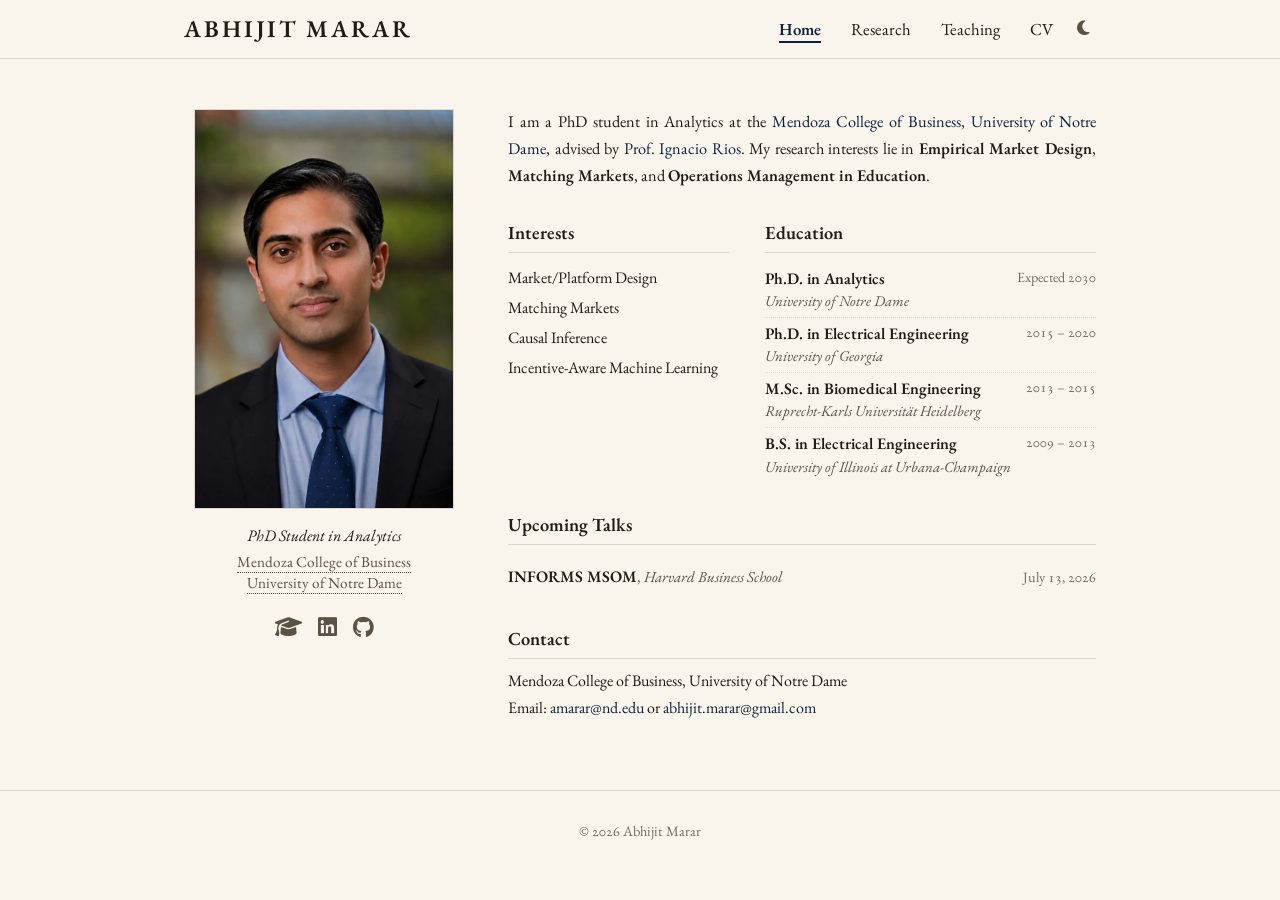
==== index.html @ 9867b5e6 "Teaching: render course role label upright (drop italic) Remove font-style: italic from .teaching-ro" ====
<!DOCTYPE html>
<html lang="en">
<head>
    <meta charset="UTF-8">
    <meta name="viewport" content="width=device-width, initial-scale=1.0">
    <title>Abhijit Marar</title>
    <meta name="description" content="Abhijit Marar — PhD Student in Analytics at the Mendoza College of Business, University of Notre Dame. Research in Empirical Market Design, Matching Markets, and Operations Management in Education.">
    <meta name="author" content="Abhijit Marar">
    <meta name="keywords" content="Abhijit Marar, PhD Analytics, Mendoza College of Business, University of Notre Dame, Empirical Market Design, Matching Markets, Operations Management">
    <link rel="canonical" href="https://abhijitmarar.github.io/">

    <!-- Theme init (runs before body renders to prevent flash) -->
    <script>
    (function() {
        try {
            var stored = localStorage.getItem('theme');
            var prefersDark = window.matchMedia && window.matchMedia('(prefers-color-scheme: dark)').matches;
            document.documentElement.setAttribute('data-theme', stored || (prefersDark ? 'dark' : 'light'));
        } catch (e) {}
    })();
    </script>

    <!-- Open Graph -->
    <meta property="og:type" content="profile">
    <meta property="og:url" content="https://abhijitmarar.github.io/">
    <meta property="og:title" content="Abhijit Marar — PhD Student in Analytics, University of Notre Dame">
    <meta property="og:description" content="PhD Student in Analytics at the Mendoza College of Business, University of Notre Dame. Research in Empirical Market Design, Matching Markets, and Operations Management in Education.">
    <meta property="og:image" content="https://abhijitmarar.github.io/final_website_405x720_dropin.jpg">
    <meta property="profile:first_name" content="Abhijit">
    <meta property="profile:last_name" content="Marar">

    <!-- Twitter Card -->
    <meta name="twitter:card" content="summary">
    <meta name="twitter:url" content="https://abhijitmarar.github.io/">
    <meta name="twitter:title" content="Abhijit Marar — PhD Student in Analytics, University of Notre Dame">
    <meta name="twitter:description" content="PhD Student in Analytics at the Mendoza College of Business, University of Notre Dame.">
    <meta name="twitter:image" content="https://abhijitmarar.github.io/final_website_405x720_dropin.jpg">

    <link rel="stylesheet" href="style.css?v=6">
    <link rel="stylesheet" href="https://cdnjs.cloudflare.com/ajax/libs/font-awesome/6.5.1/css/all.min.css">
    <link rel="preconnect" href="https://fonts.googleapis.com">
    <link rel="preconnect" href="https://fonts.gstatic.com" crossorigin>
    <link href="https://fonts.googleapis.com/css2?family=EB+Garamond:ital,wght@0,400;0,500;0,600;0,700;1,400;1,500&display=swap" rel="stylesheet">

    <!-- Schema.org Person -->
    <script type="application/ld+json">
    {
      "@context": "https://schema.org",
      "@type": "Person",
      "name": "Abhijit Marar",
      "givenName": "Abhijit",
      "familyName": "Marar",
      "url": "https://abhijitmarar.github.io/",
      "image": "https://abhijitmarar.github.io/final_website_405x720_dropin.jpg",
      "jobTitle": "PhD Student in Analytics",
      "description": "PhD Student in Analytics at the Mendoza College of Business, University of Notre Dame. Research in Empirical Market Design, Matching Markets, and Operations Management in Education.",
      "affiliation": {
        "@type": "CollegeOrUniversity",
        "name": "Mendoza College of Business, University of Notre Dame",
        "url": "https://mendoza.nd.edu/"
      },
      "email": "mailto:amarar@nd.edu",
      "knowsAbout": [
        "Empirical Market Design",
        "Matching Markets",
        "Operations Management in Education"
      ],
      "sameAs": [
        "https://scholar.google.com/citations?user=hpE_6rUAAAAJ&hl=en",
        "https://www.linkedin.com/in/abhijitmarar",
        "https://github.com/abhijitmarar"
      ],
      "alumniOf": [
        {
          "@type": "CollegeOrUniversity",
          "name": "University of Georgia",
          "url": "https://www.uga.edu/"
        },
        {
          "@type": "CollegeOrUniversity",
          "name": "Ruprecht-Karls Universität Heidelberg",
          "url": "https://www.uni-heidelberg.de/"
        },
        {
          "@type": "CollegeOrUniversity",
          "name": "University of Illinois at Urbana-Champaign",
          "url": "https://illinois.edu/"
        }
      ]
    }
    </script>
</head>
<body>

<!-- Navigation -->
<header class="site-header">
    <nav class="nav-container">
        <h1 class="nav-logo-wrap"><a href="/" class="nav-logo">Abhijit Marar</a></h1>
        <div class="nav-right">
            <ul class="nav-links">
                <li><a href="/" class="is-active">Home</a></li>
                <li><a href="research.html">Research</a></li>
                <li><a href="teaching.html">Teaching</a></li>
                <li><a href="Abhijit_Marar_CV_2026.pdf" target="_blank">CV</a></li>
            </ul>
            <button class="theme-toggle" id="theme-toggle" aria-label="Toggle dark mode" title="Toggle dark mode">
                <i class="fas fa-moon"></i>
            </button>
            <button class="nav-toggle" aria-label="Toggle navigation">
                <i class="fas fa-bars"></i>
            </button>
        </div>
    </nav>
</header>

<main class="container">

<!-- Hero -->
<section id="about" class="hero">
    <div class="hero-grid">

        <!-- Left column: portrait + identity + social -->
        <aside class="hero-side">
            <div class="photo-wrapper">
                <picture>
                    <source type="image/webp"
                            srcset="final_website_600w.webp 600w, final_website_1200w_retina.webp 1200w"
                            sizes="(max-width: 768px) 220px, 260px">
                    <img src="final_website_405x720_dropin.jpg" alt="Abhijit Marar"
                         width="405" height="720"
                         onerror="this.style.display='none'; document.getElementById('photo-fallback').style.display='flex';">
                </picture>
                <div class="photo-fallback" id="photo-fallback">AM</div>
            </div>
            <div class="hero-identity">
                <p class="role">PhD Student in Analytics</p>
                <p class="affiliation">
                    <a href="https://mendoza.nd.edu/" target="_blank">Mendoza College of Business</a><br>
                    <a href="https://www.nd.edu/" target="_blank">University of Notre Dame</a>
                </p>
            </div>
            <ul class="hero-social" aria-label="Profiles">
                <li><a href="https://scholar.google.com/citations?user=hpE_6rUAAAAJ&amp;hl=en" target="_blank" title="Google Scholar"><i class="fas fa-graduation-cap"></i></a></li>
                <li><a href="https://www.linkedin.com/in/abhijitmarar" target="_blank" title="LinkedIn"><i class="fab fa-linkedin"></i></a></li>
                <li><a href="https://github.com/abhijitmarar" target="_blank" title="GitHub"><i class="fab fa-github"></i></a></li>
            </ul>
        </aside>

        <!-- Right column: about + interests + education + contact -->
        <div class="hero-main">
            <div class="bio-section">
                <p>
                    I am a PhD student in Analytics at the
                    <a href="https://mendoza.nd.edu/" target="_blank">Mendoza College of Business</a>,
                    <a href="https://www.nd.edu/" target="_blank">University of Notre Dame</a>,
                    advised by <a href="https://iriosu.github.io/" target="_blank">Prof. Ignacio Rios</a>.
                    My research interests lie in <strong>Empirical Market Design</strong>,
                    <strong>Matching Markets</strong>, and <strong>Operations Management in Education</strong>.
                </p>
            </div>

            <div class="info-row">
                <div>
                    <h3>Interests</h3>
                    <ul class="ul-interests">
                        <li>Market/Platform Design</li>
                        <li>Matching Markets</li>
                        <li>Causal Inference</li>
                        <li>Incentive-Aware Machine Learning</li>
                    </ul>
                </div>
                <div>
                    <h3>Education</h3>
                    <ul class="ul-edu">
                        <li>
                            <span class="degree">Ph.D. in Analytics</span>
                            <span class="school">University of Notre Dame</span>
                            <span class="year">Expected 2030</span>
                        </li>
                        <li>
                            <span class="degree">Ph.D. in Electrical Engineering</span>
                            <span class="school">University of Georgia</span>
                            <span class="year">2015 &ndash; 2020</span>
                        </li>
                        <li>
                            <span class="degree">M.Sc. in Biomedical Engineering</span>
                            <span class="school">Ruprecht-Karls Universit&auml;t Heidelberg</span>
                            <span class="year">2013 &ndash; 2015</span>
                        </li>
                        <li>
                            <span class="degree">B.S. in Electrical Engineering</span>
                            <span class="school">University of Illinois at Urbana-Champaign</span>
                            <span class="year">2009 &ndash; 2013</span>
                        </li>
                    </ul>
                </div>
            </div>

            <!--
            Upcoming talks. Newest first. Each entry is one row: name and
            venue on the left, date on the right. Add or remove <li> items;
            an entry that has passed should be moved out or deleted.
            -->
            <div class="talks-block">
                <h3>Upcoming Talks</h3>
                <ul class="talk-list">
                    <li class="talk-item">
                        <span class="talk-lead">
                            <span class="talk-name">INFORMS MSOM</span><span class="talk-venue">Harvard Business School</span>
                        </span>
                        <span class="talk-date">July 13, 2026</span>
                    </li>
                </ul>
            </div>

            <div class="contact-block">
                <h3>Contact</h3>
                <p class="contact-line">Mendoza College of Business, University of Notre Dame</p>
                <p class="contact-line">Email: <a href="mailto:amarar@nd.edu">amarar@nd.edu</a> or <a href="mailto:abhijit.marar@gmail.com">abhijit.marar@gmail.com</a></p>
            </div>
        </div>

    </div>
</section>

</main>

<!-- Footer -->
<footer class="site-footer">
    <div class="container">
        <p>&copy; 2026 Abhijit Marar</p>
    </div>
</footer>

<script>
document.querySelector('.nav-toggle').addEventListener('click', function() {
    document.querySelector('.nav-links').classList.toggle('active');
});
document.querySelectorAll('.nav-links a').forEach(function(link) {
    link.addEventListener('click', function() {
        document.querySelector('.nav-links').classList.remove('active');
    });
});

// Theme toggle
(function() {
    var btn = document.getElementById('theme-toggle');
    if (!btn) return;
    function updateIcon() {
        var cur = document.documentElement.getAttribute('data-theme');
        btn.innerHTML = cur === 'dark'
            ? '<i class="fas fa-sun"></i>'
            : '<i class="fas fa-moon"></i>';
    }
    updateIcon();
    btn.addEventListener('click', function() {
        var cur = document.documentElement.getAttribute('data-theme');
        var next = cur === 'dark' ? 'light' : 'dark';
        document.documentElement.setAttribute('data-theme', next);
        try { localStorage.setItem('theme', next); } catch (e) {}
        updateIcon();
    });
})();
</script>

</body>
</html>
---- style.css ----
/* ============================================
   Abhijit Marar — Academic Personal Website
   Layout: portrait-left, content-right (Fernandes-inspired)
   Typography: classical serif (EB Garamond / Latin Modern feel)
   ============================================ */

*, *::before, *::after {
    margin: 0;
    padding: 0;
    box-sizing: border-box;
}

:root {
    --color-text: #1f1b16;
    --color-muted: #5a5245;
    --color-faint: #736b5e;
    --color-link: #0c2340;
    --color-link-hover: #2b5680;
    --color-bg: #faf5ec;
    --color-border: #e0d7ca;
    --color-border-soft: #ece5d9;
    --color-highlight: #fcedbb;
    --color-highlight-border: #cbb057;
    --font-serif: 'EB Garamond', 'Latin Modern Roman', 'Computer Modern Serif', Georgia, 'Times New Roman', serif;
    --max-width: 960px;
    --measure: 820px;   /* readable line length for prose-heavy pages */
}

html {
    scroll-behavior: smooth;
    scroll-padding-top: 70px;
}

body {
    font-family: var(--font-serif);
    font-size: 19px;
    line-height: 1.6;
    color: var(--color-text);
    background-color: var(--color-bg);
    -webkit-font-smoothing: antialiased;
    -moz-osx-font-smoothing: grayscale;
    font-feature-settings: "kern", "liga", "onum";
}

a {
    color: var(--color-link);
    text-decoration: none;
    transition: color 0.15s;
}

a:hover {
    color: var(--color-link-hover);
    text-decoration: underline;
}

.container {
    max-width: var(--max-width);
    margin: 0 auto;
    padding: 0 24px;
}

/* --- Navigation --- */
.site-header {
    position: sticky;
    top: 0;
    z-index: 100;
    background: rgba(250, 245, 236, 0.97);
    border-bottom: 1px solid var(--color-border);
    backdrop-filter: blur(6px);
    -webkit-backdrop-filter: blur(6px);
}

.nav-container {
    max-width: var(--max-width);
    margin: 0 auto;
    padding: 14px 24px;
    display: flex;
    justify-content: space-between;
    align-items: center;
}

/* On the home page the logo is wrapped in an <h1> so the page has a heading;
   reset the default h1 sizing/margin so the nav bar is unaffected. */
.nav-logo-wrap {
    margin: 0;
    font-size: inherit;
    font-weight: inherit;
    line-height: 1;
}

.nav-logo {
    font-family: var(--font-serif);
    font-size: 1.5rem;
    font-weight: 600;
    color: var(--color-text);
    text-transform: uppercase;
    letter-spacing: 0.12em;
}

.nav-logo:hover {
    color: var(--color-link);
    text-decoration: none;
}

.nav-toggle {
    display: none;
    background: none;
    border: none;
    font-size: 1.2rem;
    color: var(--color-text);
    cursor: pointer;
    padding: 4px 8px;
}

.nav-links {
    list-style: none;
    display: flex;
    gap: 30px;
    align-items: center;
}

.nav-links a {
    font-family: var(--font-serif);
    font-size: 1.05rem;
    color: var(--color-text);
    font-weight: 400;
}

.nav-links a:hover {
    color: var(--color-link);
    text-decoration: underline;
    text-underline-offset: 4px;
}

.nav-links a.is-active {
    color: var(--color-link);
    font-weight: 600;
    border-bottom: 2px solid var(--color-link);
    padding-bottom: 1px;
}

.nav-links a.is-active:hover {
    text-decoration: none;
}

/* --- Hero / About Section --- */
.hero {
    padding: 50px 0 30px;
}

.hero-grid {
    display: grid;
    grid-template-columns: 280px 1fr;
    column-gap: 44px;
    align-items: start;
}

/* Left column */
.hero-side {
    text-align: center;
}

.photo-wrapper {
    width: 260px;
    height: 400px;
    position: relative;
    overflow: hidden;
    border: 1px solid var(--color-border);
    margin: 0 auto 16px;
    background: #f3ece1;
}

.photo-wrapper img {
    width: 100%;
    height: 100%;
    object-fit: cover;
    display: block;
}

.photo-fallback {
    display: none;
    width: 100%;
    height: 100%;
    background: #efe7db;
    color: var(--color-muted);
    font-family: var(--font-serif);
    font-size: 3rem;
    font-weight: 600;
    align-items: center;
    justify-content: center;
    letter-spacing: 0.05em;
    position: absolute;
    inset: 0;
}

.hero-identity h1 {
    font-family: var(--font-serif);
    font-size: 1.4rem;
    font-weight: 600;
    color: var(--color-text);
    margin-bottom: 4px;
    line-height: 1.25;
}

.hero-identity .role {
    font-family: var(--font-serif);
    font-size: 1rem;
    font-style: italic;
    color: var(--color-text);
    line-height: 1.4;
    margin-bottom: 4px;
}

.hero-identity .affiliation {
    font-family: var(--font-serif);
    font-size: 0.95rem;
    color: var(--color-muted);
    line-height: 1.4;
    margin-top: 4px;
}

.hero-identity .affiliation a {
    color: var(--color-muted);
    border-bottom: 1px dotted var(--color-muted);
}

.hero-identity .affiliation a:hover {
    color: var(--color-link);
    border-bottom-color: var(--color-link);
    text-decoration: none;
}

.hero-social {
    list-style: none;
    display: flex;
    justify-content: center;
    gap: 16px;
    margin-top: 16px;
}

.hero-social a {
    color: var(--color-muted);
    font-size: 1.35rem;
    transition: color 0.15s, transform 0.15s;
    display: inline-block;
}

.hero-social a:hover {
    color: var(--color-link);
    transform: translateY(-1px);
}

/* --- Upcoming Talks (home page, below Interests/Education) --- */
.talks-block {
    margin-top: 28px;
}

.talks-block h3 {
    font-family: var(--font-serif);
    font-size: 1.15rem;
    font-weight: 600;
    color: var(--color-text);
    margin-bottom: 10px;
    padding-bottom: 4px;
    border-bottom: 1px solid var(--color-border);
}

/* One row per talk: name + venue left, date right. Wraps to two lines
   only when the venue is long. */
.talks-block .talk-item {
    display: flex;
    justify-content: space-between;
    align-items: baseline;
    gap: 18px;
    padding: 7px 0;
    line-height: 1.45;
}

.talks-block .talk-item + .talk-item {
    border-top: 1px dotted var(--color-border);
}

.talks-block .talk-name {
    font-weight: 600;
    color: var(--color-text);
    font-size: 1rem;
}

.talks-block .talk-venue {
    color: var(--color-muted);
    font-style: italic;
    font-size: 0.95rem;
}

.talks-block .talk-venue::before {
    content: ", ";
    font-style: normal;
}

.talks-block .talk-date {
    color: var(--color-faint);
    font-size: 0.9rem;
    font-variant-numeric: oldstyle-nums;
    white-space: nowrap;
}

.talk-flag {
    display: inline-block;
    margin-left: 6px;
    padding: 0 6px;
    border: 1px solid var(--color-highlight-border);
    background: var(--color-highlight);
    border-radius: 2px;
    color: var(--color-text);
    font-size: 0.74rem;
    font-style: normal;
    font-variant-numeric: normal;
    letter-spacing: 0.04em;
    text-transform: uppercase;
    vertical-align: 1px;
}

/* Right column */
.hero-main h2 {
    font-family: var(--font-serif);
    font-size: 1.5rem;
    font-weight: 600;
    color: var(--color-text);
    margin: 0 0 16px;
    padding-bottom: 6px;
    border-bottom: 1px solid var(--color-border);
}

.bio-section p {
    margin-bottom: 14px;
    font-size: 1.02rem;
    line-height: 1.65;
    color: var(--color-text);
    text-align: justify;
    hyphens: auto;
}

.bio-section p:last-child {
    margin-bottom: 0;
}

.bio-section strong {
    font-weight: 600;
}

/* News callout (Craig-style highlight) — unused by default; ready when you need it */
.news-callout {
    background: var(--color-highlight);
    border-left: 3px solid var(--color-highlight-border);
    padding: 12px 16px;
    margin: 18px 0;
    font-style: italic;
    font-size: 1rem;
    line-height: 1.55;
}

/* Two-column row: interests + education */
.info-row {
    display: grid;
    grid-template-columns: 1fr 1.5fr;
    gap: 36px;
    margin-top: 28px;
}

.info-row h3 {
    font-family: var(--font-serif);
    font-size: 1.15rem;
    font-weight: 600;
    color: var(--color-text);
    margin-bottom: 10px;
    padding-bottom: 4px;
    border-bottom: 1px solid var(--color-border);
}

.ul-interests, .ul-edu {
    list-style: none;
    padding: 0;
}

.ul-interests li {
    padding: 3px 0;
    font-size: 1rem;
    line-height: 1.5;
}

/* Two lines per entry: degree and year share the top line, school beneath. */
.ul-edu li {
    display: grid;
    grid-template-columns: 1fr auto;
    column-gap: 12px;
    padding: 5px 0;
    line-height: 1.4;
}

.ul-edu li + li {
    border-top: 1px dotted var(--color-border);
}

.ul-edu .degree {
    grid-column: 1;
    grid-row: 1;
    font-weight: 600;
    color: var(--color-text);
    font-size: 1rem;
}

.ul-edu .year {
    grid-column: 2;
    grid-row: 1;
    align-self: baseline;
    color: var(--color-faint);
    font-size: 0.88rem;
    font-variant-numeric: oldstyle-nums;
    white-space: nowrap;
}

.ul-edu .school {
    grid-column: 1 / -1;
    color: var(--color-muted);
    font-style: italic;
    font-size: 0.93rem;
    margin-top: 1px;
}

/* --- Contact block (home page, below info-row) --- */
.contact-block {
    margin-top: 28px;
}

.contact-block h3 {
    font-family: var(--font-serif);
    font-size: 1.15rem;
    font-weight: 600;
    color: var(--color-text);
    margin-bottom: 10px;
    padding-bottom: 4px;
    border-bottom: 1px solid var(--color-border);
}

.contact-line {
    font-size: 1rem;
    line-height: 1.55;
    color: var(--color-text);
    margin-bottom: 2px;
}

.contact-line:last-child {
    margin-bottom: 0;
}

/* --- Paper topic subsection (within research-group) --- */
.paper-topic {
    margin-bottom: 28px;
}

.paper-topic:last-child {
    margin-bottom: 0;
}

/* Matches .research-group h3 so topic headings read as the same kind of
   label; no bottom rule, which keeps the h3 above it dominant. */
.paper-topic h4 {
    font-family: var(--font-serif);
    font-size: 1.05rem;
    font-weight: 600;
    color: var(--color-muted);
    text-transform: uppercase;
    letter-spacing: 0.08em;
    margin: 0 0 12px 0;
}

/* --- Sections (Research, etc.) --- */
.section {
    padding: 40px 0 24px;
    margin-top: 24px;
    border-top: 1px solid var(--color-border);
}

.section-title {
    font-family: var(--font-serif);
    font-size: 1.7rem;
    font-weight: 600;
    color: var(--color-text);
    margin-bottom: 24px;
}

.research-group {
    margin-bottom: 32px;
    /* The shell is wide for the home page's three-column hero; keep prose
       pages at a readable line length instead of letting titles run edge to edge. */
    max-width: var(--measure);
}

.research-group:last-child {
    margin-bottom: 0;
}

.research-group h3 {
    font-family: var(--font-serif);
    font-size: 1.05rem;
    font-weight: 600;
    color: var(--color-muted);
    text-transform: uppercase;
    letter-spacing: 0.08em;
    margin-bottom: 14px;
    padding-bottom: 4px;
    border-bottom: 1px solid var(--color-border-soft);
}

.paper-list {
    list-style: decimal;
    padding-left: 26px;
}

.paper {
    padding: 10px 0 12px;
    line-height: 1.5;
}

.paper + .paper {
    border-top: 1px dotted var(--color-border);
}

.paper-title {
    font-family: var(--font-serif);
    font-size: 1.05rem;
    font-weight: 600;
    color: var(--color-text);
    line-height: 1.45;
    margin-bottom: 2px;
}

.paper-title a {
    color: inherit;
    text-decoration: none;
    transition: color 0.15s;
}

.paper-title a:hover {
    color: var(--color-link);
    text-decoration: underline;
    text-underline-offset: 3px;
}

.paper-authors {
    font-family: var(--font-serif);
    font-size: 0.97rem;
    font-weight: normal;
    color: var(--color-muted);
    margin-bottom: 2px;
    font-style: italic;
}

.paper-venue {
    font-family: var(--font-serif);
    font-size: 0.97rem;
    color: var(--color-text);
}

.paper-venue em {
    font-style: italic;
}

.paper-status {
    display: inline-block;
    margin-top: 6px;
    padding: 2px 10px;
    font-size: 0.82rem;
    font-weight: 500;
    color: #7d5b00;
    background: #fbeabc;
    border: 1px solid #ddc37a;
    font-style: italic;
}

/* --- Inner page header (Research, Teaching pages) — kept for backward compat --- */
.page-header {
    padding: 50px 0 20px;
    margin-bottom: 28px;
    border-bottom: 1px solid var(--color-border);
}

/* When no page-header, give the first content section breathing room below the nav */
main > .research-group:first-of-type {
    padding-top: 50px;
}

.page-title {
    font-family: var(--font-serif);
    font-size: 2rem;
    font-weight: 600;
    color: var(--color-text);
    line-height: 1.2;
}

.page-subtitle {
    font-family: var(--font-serif);
    font-size: 1.05rem;
    color: var(--color-muted);
    font-style: italic;
    margin-top: 6px;
}

.page-aside {
    margin-top: 32px;
    padding-top: 16px;
    border-top: 1px dotted var(--color-border);
    font-size: 0.95rem;
    color: var(--color-muted);
    font-style: italic;
}

.empty-note {
    color: var(--color-muted);
    font-style: italic;
    padding: 8px 0 4px;
}

/* --- Teaching & Talks lists --- */
.teaching-list,
.talk-list {
    list-style: none;
    padding: 0;
}

.teaching-item,
.talk-item {
    padding: 10px 0;
    line-height: 1.5;
}

.teaching-item + .teaching-item,
.talk-item + .talk-item {
    border-top: 1px dotted var(--color-border);
}

.teaching-item {
    display: flex;
    justify-content: space-between;
    gap: 20px;
    align-items: baseline;
}

/* --- Teaching page: courses grouped by institution and level --- */
/* Sits inside the h3 so it stays above the heading's bottom rule; echoes the
   italic school styling used in the Education list on the home page. */
.research-group h3 .school-sub {
    display: block;
    margin-top: 3px;
    font-size: 0.95rem;
    font-weight: 400;
    font-style: italic;
    text-transform: none;
    letter-spacing: normal;
    color: var(--color-faint);
}

.course-list {
    list-style: none;
    padding: 0;
}

.course {
    padding: 10px 0 12px;
}

.course + .course {
    border-top: 1px dotted var(--color-border);
}

.course-title {
    font-family: var(--font-serif);
    font-size: 1.05rem;
    font-weight: 600;
    color: var(--color-text);
    line-height: 1.45;
    margin-bottom: 3px;
}

/* Same treatment as .paper-title a: inherits the heading colour rather than
   turning link-blue, and reveals itself on hover. */
.course-title a {
    color: inherit;
    text-decoration: none;
    transition: color 0.15s;
}

.course-title a:hover {
    color: var(--color-link);
    text-decoration: underline;
    text-underline-offset: 3px;
}

.course-terms {
    list-style: disc;
    padding-left: 20px;
    margin: 2px 0 0;
}

.course-terms li {
    color: var(--color-muted);
    font-size: 0.97rem;
    line-height: 1.5;
    padding: 1px 0;
}

.course-terms li::marker {
    color: var(--color-faint);
}

.instructor {
    color: var(--color-text);
}

.term {
    color: var(--color-faint);
    font-variant-numeric: oldstyle-nums;
}

.teaching-role {
    color: var(--color-muted);
    font-size: 0.95rem;
}

.teaching-year,
.talk-date {
    color: var(--color-faint);
    font-size: 0.9rem;
    font-variant-numeric: oldstyle-nums;
    white-space: nowrap;
}

.talk-venue {
    font-style: italic;
    color: var(--color-muted);
}

/* --- Footer --- */
.site-footer {
    padding: 28px 0;
    margin-top: 40px;
    text-align: center;
    border-top: 1px solid var(--color-border);
}

.site-footer p {
    font-family: var(--font-serif);
    font-size: 0.9rem;
    color: var(--color-faint);
}

/* --- Right side of nav (links + theme toggle + hamburger) --- */
.nav-right {
    display: flex;
    align-items: center;
    gap: 18px;
}

.theme-toggle {
    background: none;
    border: none;
    color: var(--color-muted);
    cursor: pointer;
    font-size: 1.05rem;
    padding: 4px 6px;
    line-height: 1;
    transition: color 0.15s, transform 0.25s;
}

.theme-toggle:hover {
    color: var(--color-link);
    transform: rotate(-15deg);
}

/* --- Dark Mode (Notre Dame palette: navy + gold) --- */
[data-theme="dark"] {
    --color-text: #e8e1cf;          /* warm cream */
    --color-muted: #a0afc4;          /* muted blue-gray */
    --color-faint: #6e7d92;          /* faint blue-gray */
    --color-link: #d4a83a;           /* ND gold */
    --color-link-hover: #f3c84e;     /* brighter gold */
    --color-bg: #010818;             /* very dark navy */
    --color-border: #0a1d38;         /* mid navy for definition */
    --color-border-soft: #051124;    /* subtle navy */
    --color-highlight: #091a30;      /* callout / surface */
    --color-highlight-border: #d4a83a;
}

[data-theme="dark"] .site-header {
    background: rgba(1, 8, 24, 0.96);
}

[data-theme="dark"] .photo-wrapper {
    background: #091a30;
}

[data-theme="dark"] .photo-fallback {
    background: #091a30;
    color: var(--color-link);
}

[data-theme="dark"] .paper-status {
    background: #091a30;
    color: var(--color-link);
    border-color: #142d4f;
}

/* --- Responsive --- */
@media (max-width: 768px) {
    .nav-toggle {
        display: block;
    }

    .nav-links {
        display: none;
        position: absolute;
        top: 100%;
        left: 0;
        right: 0;
        flex-direction: column;
        background: var(--color-bg);
        padding: 12px 24px;
        gap: 0;
        border-bottom: 1px solid var(--color-border);
        box-shadow: 0 4px 8px rgba(92, 72, 44, 0.07);
    }

    .nav-links.active {
        display: flex;
    }

    .nav-links li {
        padding: 10px 0;
        border-bottom: 1px solid var(--color-border-soft);
    }

    .nav-links li:last-child {
        border-bottom: none;
    }

    .hero {
        padding: 30px 0 20px;
    }

    .hero-grid {
        grid-template-columns: 1fr;
        gap: 24px;
    }

    .nav-logo {
        font-size: 1.25rem;
    }

    .hero-side {
        text-align: center;
    }

    .photo-wrapper {
        width: 220px;
        height: 320px;
    }

    .hero-talks {
        max-width: 320px;
        margin-left: auto;
        margin-right: auto;
    }

    .info-row {
        grid-template-columns: 1fr;
        gap: 22px;
    }

    .bio-section p {
        text-align: left;
    }

    .section-title {
        font-size: 1.4rem;
    }
}

@media (max-width: 480px) {
    body {
        font-size: 18px;
    }

    .container {
        padding: 0 18px;
    }

    .nav-container {
        padding: 12px 18px;
    }

    .hero-identity h1 {
        font-size: 1.3rem;
    }

    .paper-list {
        padding-left: 22px;
    }
}
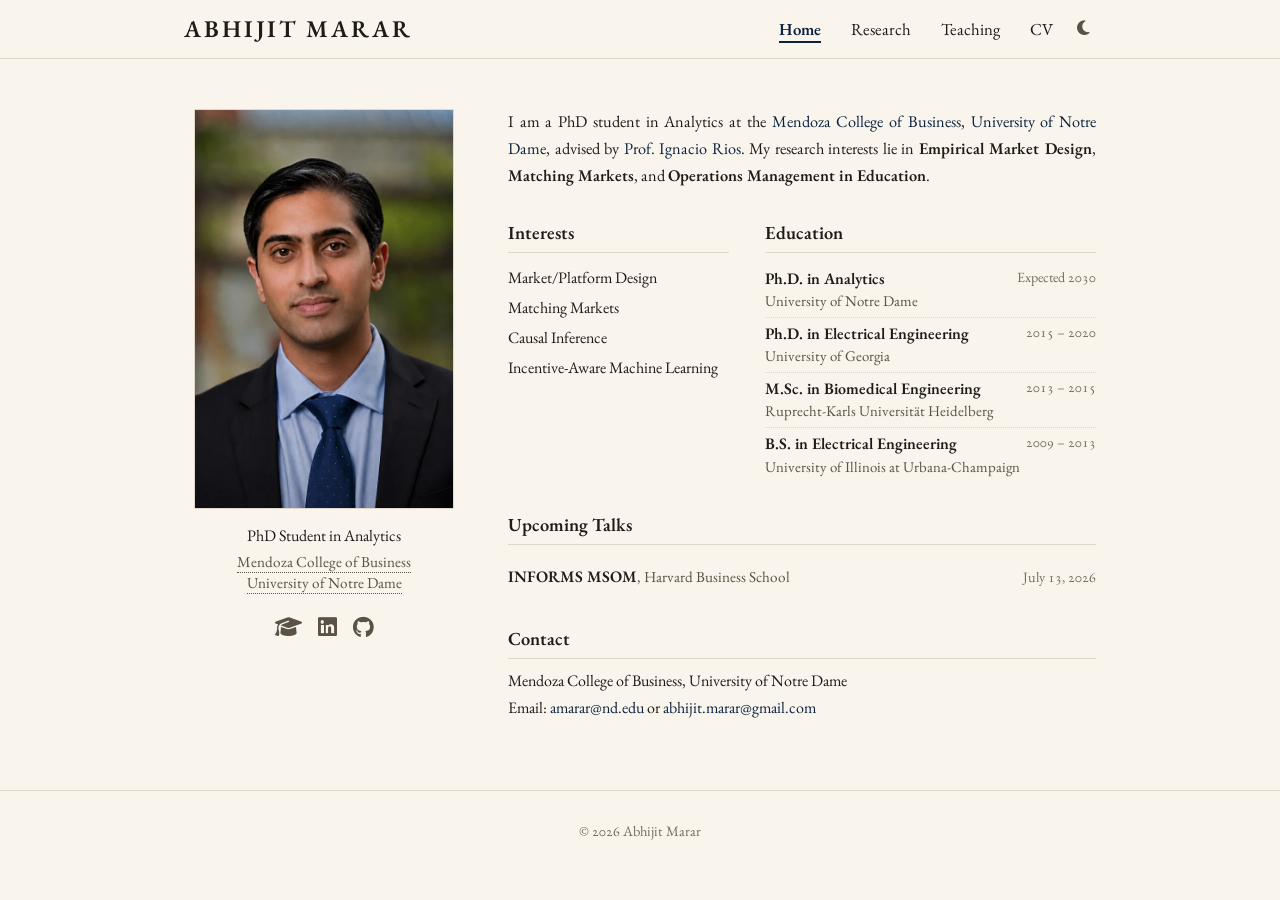
==== commit 8679c729: "Site: remove decorative italics from label styles Drop font-style: italic from UI/label rules across" ====
--- a/index.html
+++ b/index.html
@@ -36,7 +36,7 @@
     <meta name="twitter:description" content="PhD Student in Analytics at the Mendoza College of Business, University of Notre Dame.">
     <meta name="twitter:image" content="https://abhijitmarar.github.io/final_website_405x720_dropin.jpg">
 
-    <link rel="stylesheet" href="style.css?v=6">
+    <link rel="stylesheet" href="style.css?v=7">
     <link rel="stylesheet" href="https://cdnjs.cloudflare.com/ajax/libs/font-awesome/6.5.1/css/all.min.css">
     <link rel="preconnect" href="https://fonts.googleapis.com">
     <link rel="preconnect" href="https://fonts.gstatic.com" crossorigin>
--- a/style.css
+++ b/style.css
@@ -205,7 +205,6 @@
 .hero-identity .role {
     font-family: var(--font-serif);
     font-size: 1rem;
-    font-style: italic;
     color: var(--color-text);
     line-height: 1.4;
     margin-bottom: 4px;
@@ -288,7 +287,6 @@
 
 .talks-block .talk-venue {
     color: var(--color-muted);
-    font-style: italic;
     font-size: 0.95rem;
 }
 
@@ -354,7 +352,6 @@
     border-left: 3px solid var(--color-highlight-border);
     padding: 12px 16px;
     margin: 18px 0;
-    font-style: italic;
     font-size: 1rem;
     line-height: 1.55;
 }
@@ -422,7 +419,6 @@
 .ul-edu .school {
     grid-column: 1 / -1;
     color: var(--color-muted);
-    font-style: italic;
     font-size: 0.93rem;
     margin-top: 1px;
 }
@@ -553,7 +549,6 @@
     font-weight: normal;
     color: var(--color-muted);
     margin-bottom: 2px;
-    font-style: italic;
 }
 
 .paper-venue {
@@ -575,7 +570,6 @@
     color: #7d5b00;
     background: #fbeabc;
     border: 1px solid #ddc37a;
-    font-style: italic;
 }
 
 /* --- Inner page header (Research, Teaching pages) — kept for backward compat --- */
@@ -602,7 +596,6 @@
     font-family: var(--font-serif);
     font-size: 1.05rem;
     color: var(--color-muted);
-    font-style: italic;
     margin-top: 6px;
 }
 
@@ -612,12 +605,10 @@
     border-top: 1px dotted var(--color-border);
     font-size: 0.95rem;
     color: var(--color-muted);
-    font-style: italic;
 }
 
 .empty-note {
     color: var(--color-muted);
-    font-style: italic;
     padding: 8px 0 4px;
 }
 
@@ -654,7 +645,6 @@
     margin-top: 3px;
     font-size: 0.95rem;
     font-weight: 400;
-    font-style: italic;
     text-transform: none;
     letter-spacing: normal;
     color: var(--color-faint);
@@ -736,7 +726,6 @@
 }
 
 .talk-venue {
-    font-style: italic;
     color: var(--color-muted);
 }
 
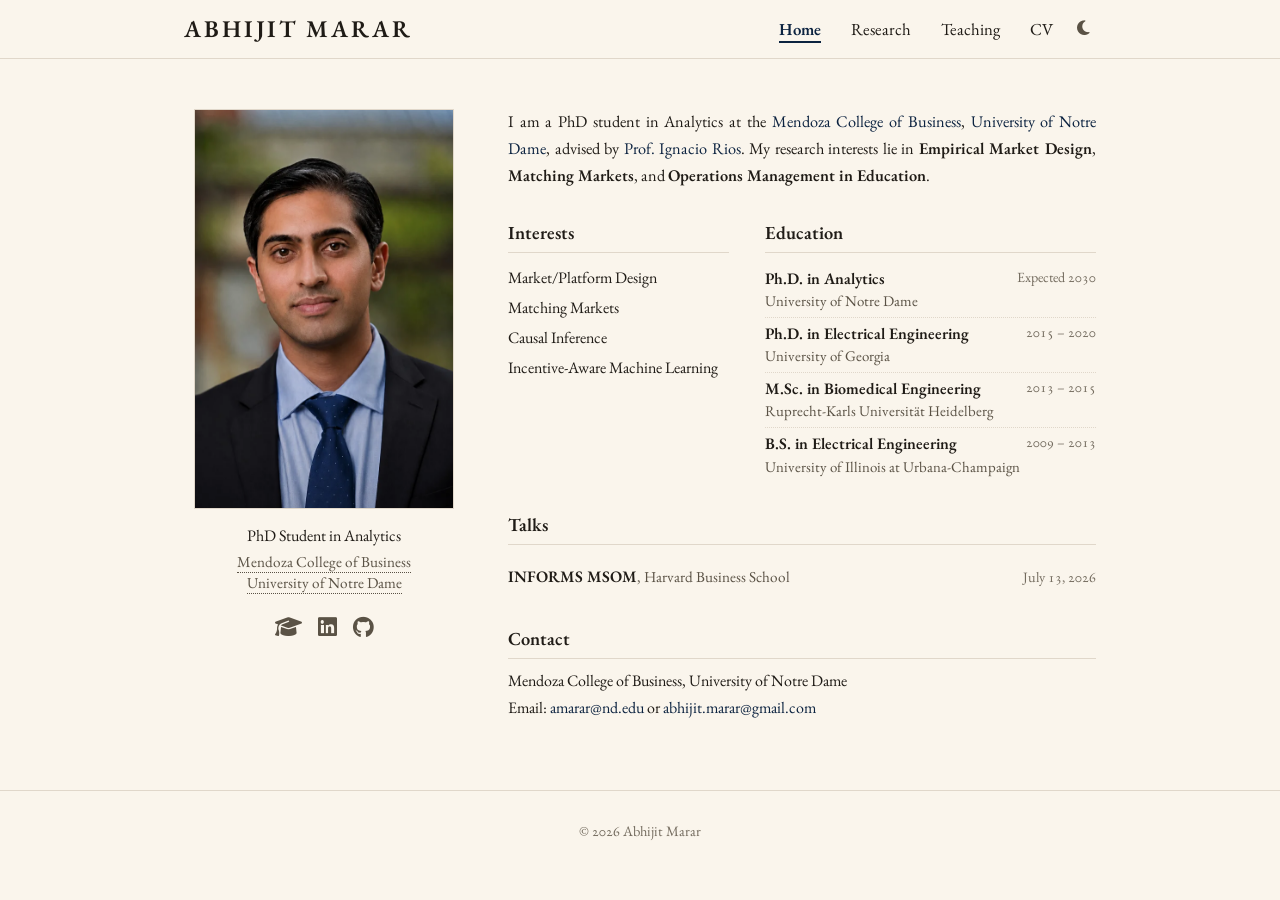
==== commit 45332805: "Home: rename "Upcoming Talks" section to "Talks" Co-Authored-By: Claude Opus 4.8 <noreply@anthropic." ====
--- a/index.html
+++ b/index.html
@@ -36,7 +36,7 @@
     <meta name="twitter:description" content="PhD Student in Analytics at the Mendoza College of Business, University of Notre Dame.">
     <meta name="twitter:image" content="https://abhijitmarar.github.io/final_website_405x720_dropin.jpg">
 
-    <link rel="stylesheet" href="style.css?v=7">
+    <link rel="stylesheet" href="style.css?v=8">
     <link rel="stylesheet" href="https://cdnjs.cloudflare.com/ajax/libs/font-awesome/6.5.1/css/all.min.css">
     <link rel="preconnect" href="https://fonts.googleapis.com">
     <link rel="preconnect" href="https://fonts.gstatic.com" crossorigin>
@@ -202,7 +202,7 @@
             an entry that has passed should be moved out or deleted.
             -->
             <div class="talks-block">
-                <h3>Upcoming Talks</h3>
+                <h3>Talks</h3>
                 <ul class="talk-list">
                     <li class="talk-item">
                         <span class="talk-lead">
--- a/style.css
+++ b/style.css
@@ -522,6 +522,12 @@
     border-top: 1px dotted var(--color-border);
 }
 
+/* Avoid a stray divider above the first visible paper when a preceding
+   paper in the same list is filtered out. */
+.paper[hidden] + .paper {
+    border-top: none;
+}
+
 .paper-title {
     font-family: var(--font-serif);
     font-size: 1.05rem;
@@ -610,6 +616,58 @@
 .empty-note {
     color: var(--color-muted);
     padding: 8px 0 4px;
+}
+
+/* --- Research paper status filters --- */
+.paper-filters {
+    display: flex;
+    flex-wrap: wrap;
+    justify-content: center;
+    gap: 14px 28px;
+    padding-top: 40px;
+    margin-bottom: 22px;
+}
+
+/* Cancel the 50px top padding the first-of-type rule would otherwise add to
+   the first section, so the gap under the filter bar stays constant no matter
+   which section is the first one still visible after filtering. */
+main > .paper-filters + .research-group {
+    padding-top: 0;
+}
+
+.filter-btn {
+    font-family: var(--font-serif);
+    font-size: 0.85rem;
+    font-weight: 500;
+    text-transform: uppercase;
+    letter-spacing: 0.09em;
+    color: var(--color-muted);
+    background: transparent;
+    border: 1px solid var(--color-border);
+    border-radius: 0;
+    padding: 7px 18px;
+    cursor: pointer;
+    transition: color 0.15s, background-color 0.15s, border-color 0.15s;
+}
+
+.filter-btn:hover {
+    color: var(--color-link);
+    border-color: var(--color-highlight-border);
+}
+
+.filter-btn:focus-visible {
+    outline: 2px solid var(--color-highlight-border);
+    outline-offset: 2px;
+}
+
+.filter-btn.is-active {
+    color: var(--color-bg);
+    background: var(--color-link);
+    border-color: var(--color-link);
+}
+
+@media (prefers-reduced-motion: reduce) {
+    .filter-btn { transition: none; }
 }
 
 /* --- Teaching & Talks lists --- */
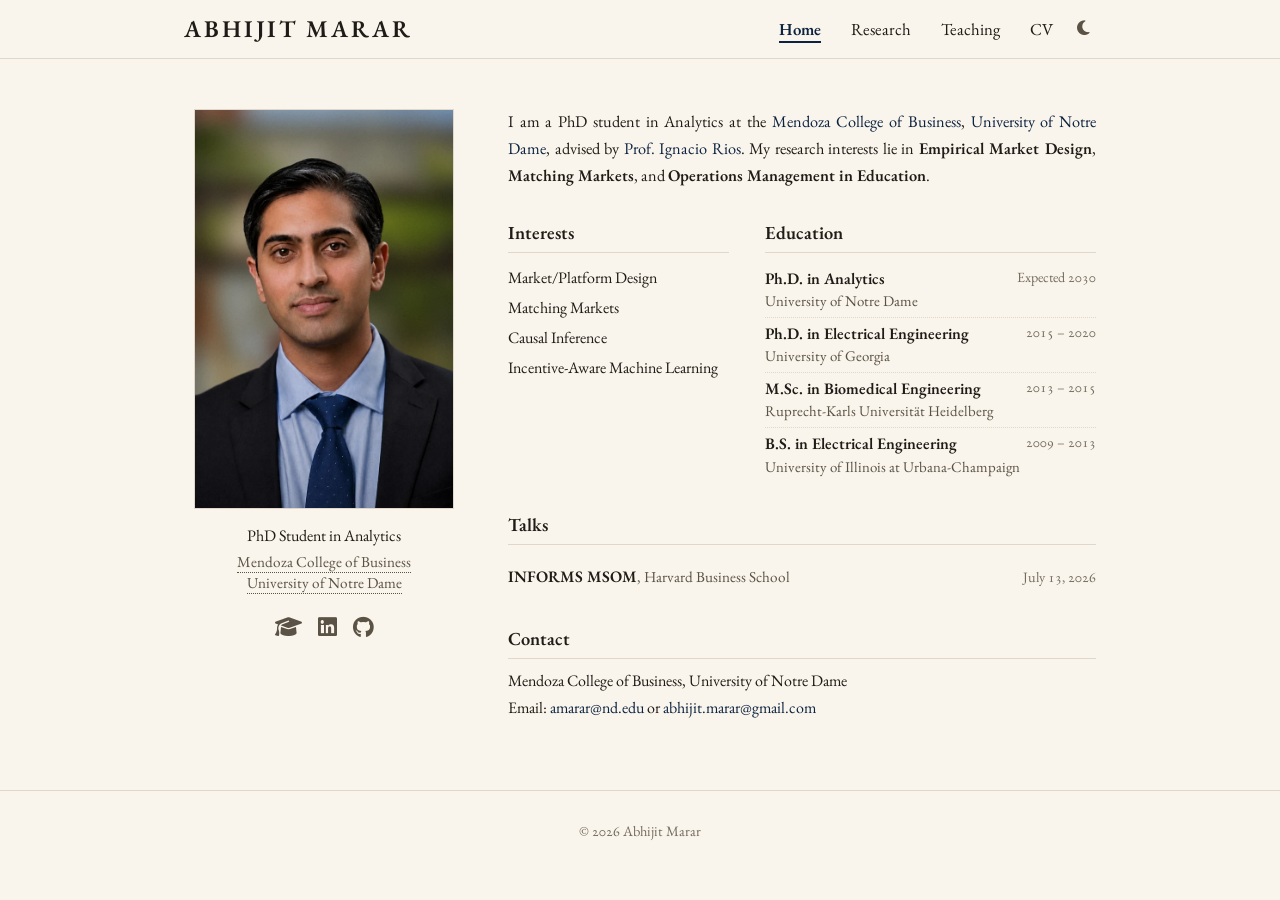
==== commit 817eb9ae: "Home photo cleanup; Research: add Larroucau and Admission Paradox paper - Replace the three portrait" ====
--- a/index.html
+++ b/index.html
@@ -124,7 +124,7 @@
             <div class="photo-wrapper">
                 <picture>
                     <source type="image/webp"
-                            srcset="final_website_600w.webp 600w, final_website_1200w_retina.webp 1200w"
+                            srcset="final_website_600w.webp 600w, final_website_1200w_retina.webp 1126w"
                             sizes="(max-width: 768px) 220px, 260px">
                     <img src="final_website_405x720_dropin.jpg" alt="Abhijit Marar"
                          width="405" height="720"
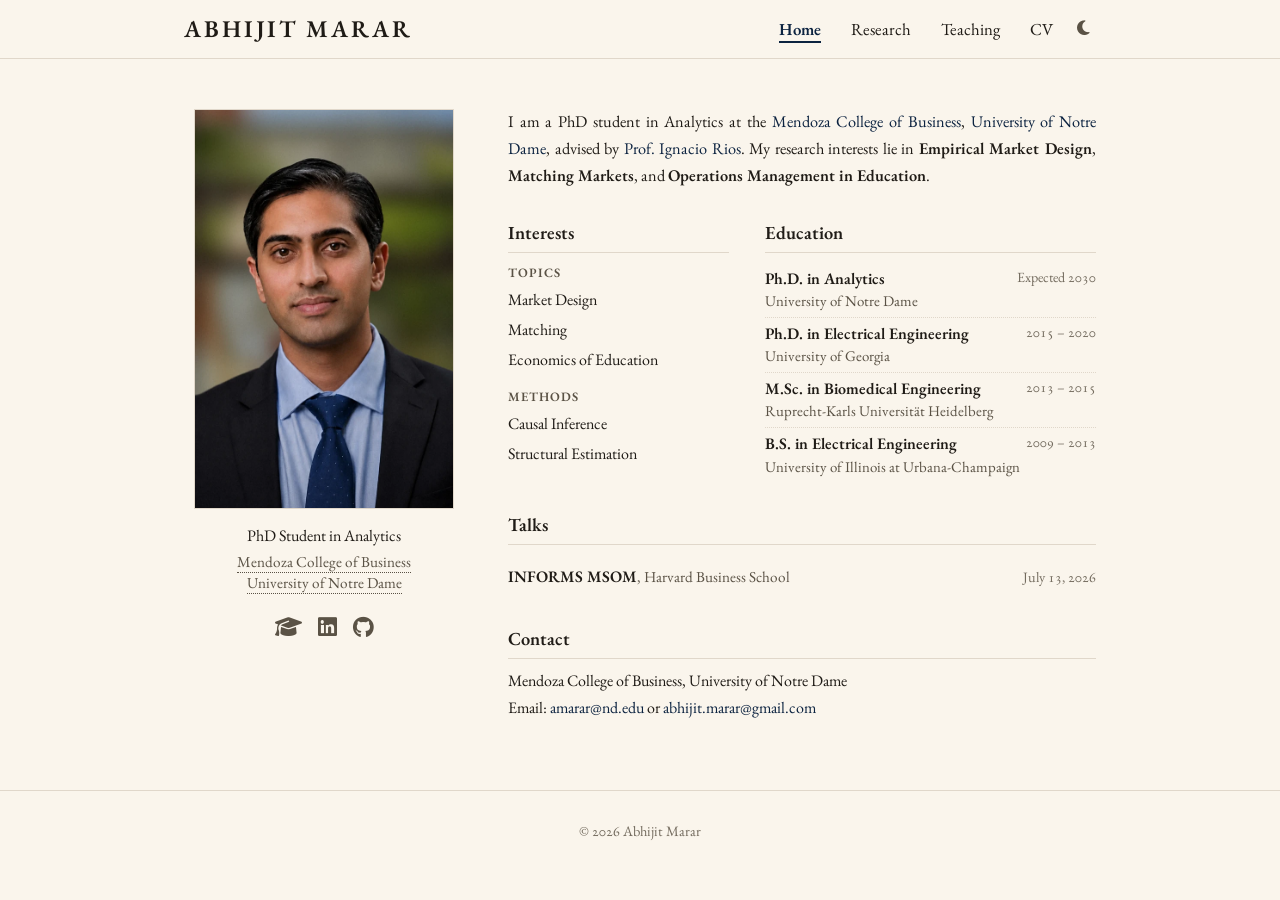
==== commit cd2d8ef3: "Home: split Interests into Topics and Methods; Research: "Admissions" title - Interests now has two " ====
--- a/index.html
+++ b/index.html
@@ -36,7 +36,7 @@
     <meta name="twitter:description" content="PhD Student in Analytics at the Mendoza College of Business, University of Notre Dame.">
     <meta name="twitter:image" content="https://abhijitmarar.github.io/final_website_405x720_dropin.jpg">
 
-    <link rel="stylesheet" href="style.css?v=8">
+    <link rel="stylesheet" href="style.css?v=9">
     <link rel="stylesheet" href="https://cdnjs.cloudflare.com/ajax/libs/font-awesome/6.5.1/css/all.min.css">
     <link rel="preconnect" href="https://fonts.googleapis.com">
     <link rel="preconnect" href="https://fonts.gstatic.com" crossorigin>
@@ -162,12 +162,22 @@
             <div class="info-row">
                 <div>
                     <h3>Interests</h3>
-                    <ul class="ul-interests">
-                        <li>Market/Platform Design</li>
-                        <li>Matching Markets</li>
-                        <li>Causal Inference</li>
-                        <li>Incentive-Aware Machine Learning</li>
-                    </ul>
+                    <div class="interest-group">
+                        <h4>Topics</h4>
+                        <ul class="ul-interests">
+                            <li>Market Design</li>
+                            <li>Matching</li>
+                            <li>Economics of Education</li>
+                        </ul>
+                    </div>
+                    <div class="interest-group">
+                        <h4>Methods</h4>
+                        <ul class="ul-interests">
+                            <li>Causal Inference</li>
+                            <li>Structural Estimation</li>
+                            <!-- Reserved: add "Robust Optimization" or "Optimization" here once the paper settles. -->
+                        </ul>
+                    </div>
                 </div>
                 <div>
                     <h3>Education</h3>
--- a/style.css
+++ b/style.css
@@ -385,6 +385,21 @@
     line-height: 1.5;
 }
 
+/* Interests come in two labelled groups: Topics, then Methods. */
+.interest-group + .interest-group {
+    margin-top: 12px;
+}
+
+.interest-group h4 {
+    font-family: var(--font-serif);
+    font-size: 0.8rem;
+    font-weight: 600;
+    color: var(--color-muted);
+    text-transform: uppercase;
+    letter-spacing: 0.08em;
+    margin-bottom: 2px;
+}
+
 /* Two lines per entry: degree and year share the top line, school beneath. */
 .ul-edu li {
     display: grid;
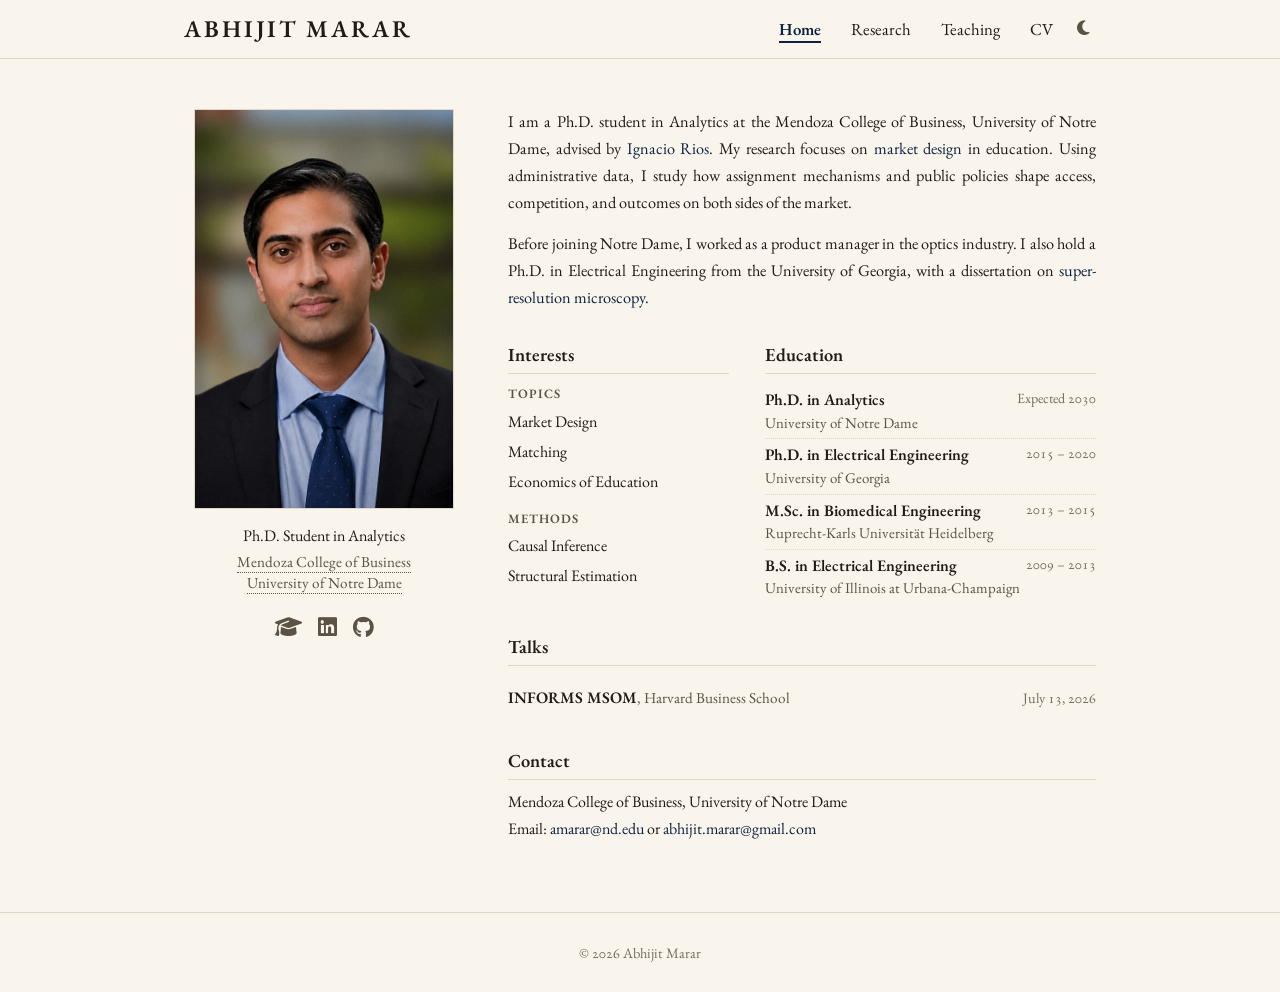
==== commit 74f0ad70: "Home: rewrite bio; use Ph.D. throughout; update page descriptions - Bio in two paragraphs: market de" ====
--- a/index.html
+++ b/index.html
@@ -4,9 +4,9 @@
     <meta charset="UTF-8">
     <meta name="viewport" content="width=device-width, initial-scale=1.0">
     <title>Abhijit Marar</title>
-    <meta name="description" content="Abhijit Marar — PhD Student in Analytics at the Mendoza College of Business, University of Notre Dame. Research in Empirical Market Design, Matching Markets, and Operations Management in Education.">
+    <meta name="description" content="Abhijit Marar — Ph.D. Student in Analytics at the Mendoza College of Business, University of Notre Dame. Research in market design, matching, and the economics of education.">
     <meta name="author" content="Abhijit Marar">
-    <meta name="keywords" content="Abhijit Marar, PhD Analytics, Mendoza College of Business, University of Notre Dame, Empirical Market Design, Matching Markets, Operations Management">
+    <meta name="keywords" content="Abhijit Marar, Ph.D. Analytics, Mendoza College of Business, University of Notre Dame, Market Design, Matching Markets, Economics of Education">
     <link rel="canonical" href="https://abhijitmarar.github.io/">
 
     <!-- Theme init (runs before body renders to prevent flash) -->
@@ -23,8 +23,8 @@
     <!-- Open Graph -->
     <meta property="og:type" content="profile">
     <meta property="og:url" content="https://abhijitmarar.github.io/">
-    <meta property="og:title" content="Abhijit Marar — PhD Student in Analytics, University of Notre Dame">
-    <meta property="og:description" content="PhD Student in Analytics at the Mendoza College of Business, University of Notre Dame. Research in Empirical Market Design, Matching Markets, and Operations Management in Education.">
+    <meta property="og:title" content="Abhijit Marar — Ph.D. Student in Analytics, University of Notre Dame">
+    <meta property="og:description" content="Ph.D. Student in Analytics at the Mendoza College of Business, University of Notre Dame. Research in market design, matching, and the economics of education.">
     <meta property="og:image" content="https://abhijitmarar.github.io/final_website_405x720_dropin.jpg">
     <meta property="profile:first_name" content="Abhijit">
     <meta property="profile:last_name" content="Marar">
@@ -32,8 +32,8 @@
     <!-- Twitter Card -->
     <meta name="twitter:card" content="summary">
     <meta name="twitter:url" content="https://abhijitmarar.github.io/">
-    <meta name="twitter:title" content="Abhijit Marar — PhD Student in Analytics, University of Notre Dame">
-    <meta name="twitter:description" content="PhD Student in Analytics at the Mendoza College of Business, University of Notre Dame.">
+    <meta name="twitter:title" content="Abhijit Marar — Ph.D. Student in Analytics, University of Notre Dame">
+    <meta name="twitter:description" content="Ph.D. Student in Analytics at the Mendoza College of Business, University of Notre Dame.">
     <meta name="twitter:image" content="https://abhijitmarar.github.io/final_website_405x720_dropin.jpg">
 
     <link rel="stylesheet" href="style.css?v=9">
@@ -52,8 +52,8 @@
       "familyName": "Marar",
       "url": "https://abhijitmarar.github.io/",
       "image": "https://abhijitmarar.github.io/final_website_405x720_dropin.jpg",
-      "jobTitle": "PhD Student in Analytics",
-      "description": "PhD Student in Analytics at the Mendoza College of Business, University of Notre Dame. Research in Empirical Market Design, Matching Markets, and Operations Management in Education.",
+      "jobTitle": "Ph.D. Student in Analytics",
+      "description": "Ph.D. Student in Analytics at the Mendoza College of Business, University of Notre Dame. Research in market design, matching, and the economics of education.",
       "affiliation": {
         "@type": "CollegeOrUniversity",
         "name": "Mendoza College of Business, University of Notre Dame",
@@ -61,9 +61,9 @@
       },
       "email": "mailto:amarar@nd.edu",
       "knowsAbout": [
-        "Empirical Market Design",
+        "Market Design",
         "Matching Markets",
-        "Operations Management in Education"
+        "Economics of Education"
       ],
       "sameAs": [
         "https://scholar.google.com/citations?user=hpE_6rUAAAAJ&hl=en",
@@ -133,7 +133,7 @@
                 <div class="photo-fallback" id="photo-fallback">AM</div>
             </div>
             <div class="hero-identity">
-                <p class="role">PhD Student in Analytics</p>
+                <p class="role">Ph.D. Student in Analytics</p>
                 <p class="affiliation">
                     <a href="https://mendoza.nd.edu/" target="_blank">Mendoza College of Business</a><br>
                     <a href="https://www.nd.edu/" target="_blank">University of Notre Dame</a>
@@ -150,12 +150,14 @@
         <div class="hero-main">
             <div class="bio-section">
                 <p>
-                    I am a PhD student in Analytics at the
-                    <a href="https://mendoza.nd.edu/" target="_blank">Mendoza College of Business</a>,
-                    <a href="https://www.nd.edu/" target="_blank">University of Notre Dame</a>,
-                    advised by <a href="https://iriosu.github.io/" target="_blank">Prof. Ignacio Rios</a>.
-                    My research interests lie in <strong>Empirical Market Design</strong>,
-                    <strong>Matching Markets</strong>, and <strong>Operations Management in Education</strong>.
+                    I am a Ph.D. student in Analytics at the Mendoza College of Business, University of Notre Dame,
+                    advised by <a href="https://iriosu.github.io/" target="_blank">Ignacio Rios</a>.
+                    My research focuses on <a href="https://en.wikipedia.org/wiki/Market_design" target="_blank">market design</a> in education.
+                    Using administrative data, I study how assignment mechanisms and public policies shape access, competition, and outcomes on both sides of the market.
+                </p>
+                <p>
+                    Before joining Notre Dame, I worked as a product manager in the optics industry.
+                    I also hold a Ph.D. in Electrical Engineering from the University of Georgia, with a dissertation on <a href="https://en.wikipedia.org/wiki/Super-resolution_microscopy" target="_blank">super-resolution microscopy</a>.
                 </p>
             </div>
 
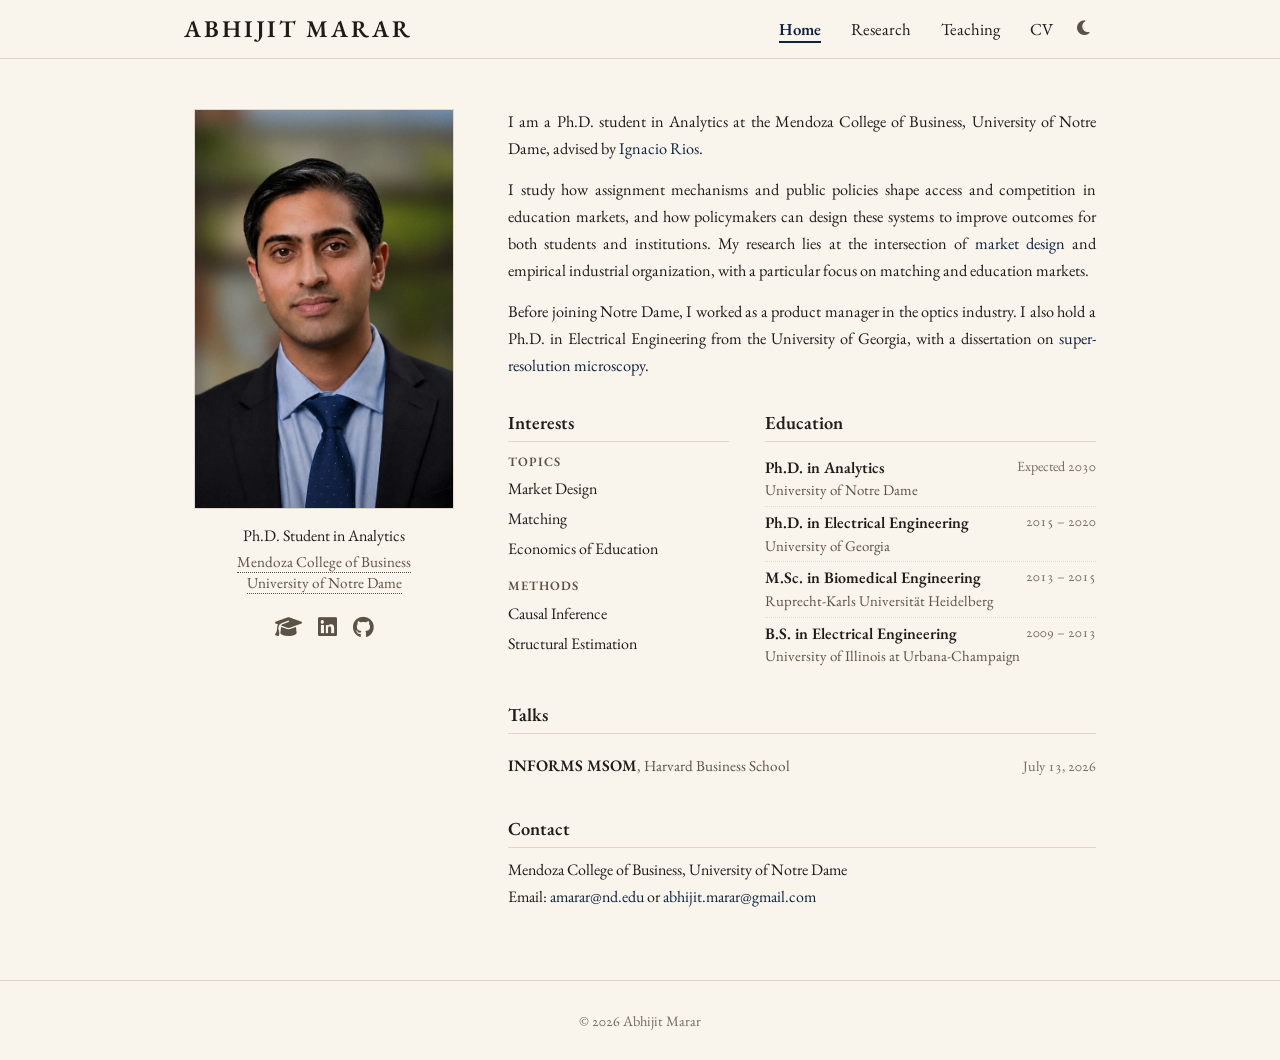
==== commit 66750a7b: "Home: bio in three paragraphs; research paragraph states question and fields - Opening paragraph is " ====
--- a/index.html
+++ b/index.html
@@ -152,8 +152,10 @@
                 <p>
                     I am a Ph.D. student in Analytics at the Mendoza College of Business, University of Notre Dame,
                     advised by <a href="https://iriosu.github.io/" target="_blank">Ignacio Rios</a>.
-                    My research focuses on <a href="https://en.wikipedia.org/wiki/Market_design" target="_blank">market design</a> in education.
-                    Using administrative data, I study how assignment mechanisms and public policies shape access, competition, and outcomes on both sides of the market.
+                </p>
+                <p>
+                    I study how assignment mechanisms and public policies shape access and competition in education markets, and how policymakers can design these systems to improve outcomes for both students and institutions.
+                    My research lies at the intersection of <a href="https://en.wikipedia.org/wiki/Market_design" target="_blank">market design</a> and empirical industrial organization, with a particular focus on matching and education markets.
                 </p>
                 <p>
                     Before joining Notre Dame, I worked as a product manager in the optics industry.
